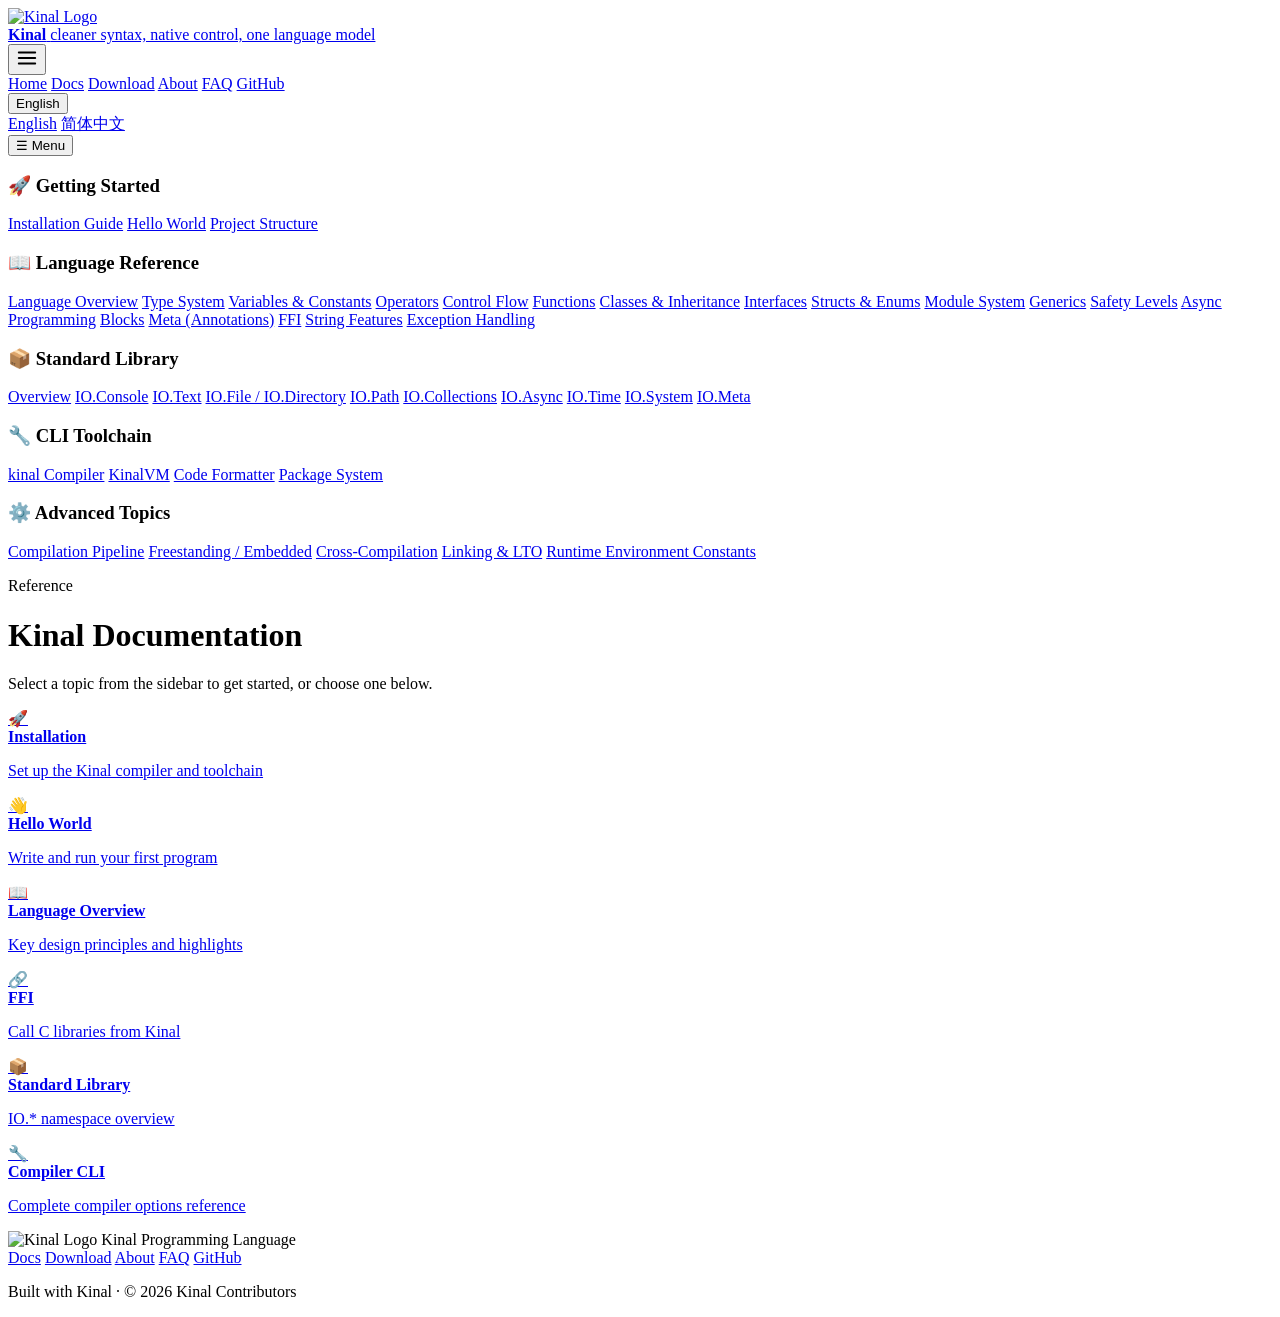
==== src/web/managed/html/docs/index.html @ ffac2f18 "Set up kinal.org site and deployment workflows" ====
<!DOCTYPE html>
<html lang="en">

<head>
    <meta charset="utf-8">
    <meta name="viewport" content="width=device-width, initial-scale=1">
    <title>Documentation — Kinal Programming Language</title>
    <meta name="description"
        content="Official documentation for the Kinal programming language. Learn syntax, types, control flow, FFI, metadata, OOP, and standard library APIs.">
    <meta name="keywords" content="Kinal docs, Kinal documentation, programming language reference, Kinal tutorial, Kinal API">
    <meta name="robots" content="index,follow">
    <link rel="canonical" href="https://kinal.org/docs">

    <meta property="og:title" content="Documentation — Kinal Programming Language">
    <meta property="og:description" content="Official documentation for the Kinal programming language. Syntax, types, FFI, metadata and more.">
    <meta property="og:type" content="website">
    <meta property="og:url" content="https://kinal.org/docs">
    <meta property="og:site_name" content="Kinal">

    <link rel="alternate" hreflang="en" href="https://kinal.org/docs">
    <link rel="alternate" hreflang="zh-CN" href="https://kinal.org/zh-CN/docs">
    <link rel="alternate" hreflang="x-default" href="https://kinal.org/docs">

    <link rel="icon" href="/static/logo.png">
    <link rel="stylesheet" href="/static/site.css?v=20260409a">
    <!-- highlight.js dark theme -->
    <link rel="stylesheet" href="https://cdnjs.cloudflare.com/ajax/libs/highlight.js/11.11.1/styles/github-dark.min.css">
    <style>
        /* Blend hljs style with site design */
        .docs-rendered pre code.hljs { background: transparent; padding: 16px; font-size: 0.85rem; line-height: 1.6; }
        .docs-rendered .hljs-keyword { color: #ff7b72; }           /* token-keyword */
        .docs-rendered .hljs-type    { color: #79c0ff; }           /* token-type */
        .docs-rendered .hljs-string  { color: #a5d6ff; }           /* token-string */
        .docs-rendered .hljs-comment { color: #636e7b; font-style: italic; } /* token-comment */
        .docs-rendered .hljs-number  { color: #d2a8ff; }           /* token-number */
        .docs-rendered .hljs-literal { color: #ffa657; }           /* token-boolean */
        .docs-rendered .hljs-built_in { color: #7ee787; }          /* token-namespace */
        .docs-rendered .hljs-title   { color: #dcdcaa; }           /* token-funcname */
        
        /* Table Styles */
        .docs-rendered table { width: 100%; border-collapse: separate; border-spacing: 0; margin: 24px 0; border-radius: var(--radius); border: 1px solid var(--line); overflow: hidden; }
        .docs-rendered th, .docs-rendered td { padding: 12px 16px; text-align: left; font-size: 0.88rem; border-bottom: 1px solid var(--line); border-right: 1px solid var(--line); }
        .docs-rendered th:last-child, .docs-rendered td:last-child { border-right: none; }
        .docs-rendered th { background: rgba(240, 246, 252, 0.04); color: var(--ink-soft); font-weight: 600; font-size: 0.8rem; text-transform: uppercase; letter-spacing: 0.05em; border-bottom: 2px solid var(--line); }
        .docs-rendered td { color: var(--ink-soft); background: var(--bg-card); }
        .docs-rendered tr:last-child td { border-bottom: none; }
        
        /* Code Block Wrapper */
        .docs-rendered .code-block-wrapper { margin: 24px 0; border-radius: var(--radius); border: 1px solid var(--line); background: var(--bg-card); overflow: hidden; box-shadow: 0 4px 12px rgba(0, 0, 0, 0.1); }
        .docs-rendered .code-block-header { display: flex; justify-content: space-between; align-items: center; padding: 8px 16px; background: rgba(240, 246, 252, 0.04); border-bottom: 1px solid var(--line); font-size: 0.75rem; }
        .docs-rendered .code-block-lang { color: var(--ink-muted); text-transform: uppercase; letter-spacing: 0.05em; font-weight: 600; }
        .docs-rendered .code-block-copy { background: transparent; border: 1px solid var(--line); color: var(--ink-soft); border-radius: 4px; padding: 4px 10px; cursor: pointer; transition: all 0.2s; font-size: 0.75rem; line-height: 1; }
        .docs-rendered .code-block-copy:hover { color: var(--ink); border-color: rgba(240, 246, 252, 0.2); background: rgba(240, 246, 252, 0.06); }
        .docs-rendered pre { margin: 0; background: transparent; }
        .docs-rendered pre code { display: block; overflow-x: auto; }
    </style>
</head>

<body>
    <div class="page-bg" aria-hidden="true"></div>
    <header class="topbar">
        <a class="brand" href="/">
            <img class="brand-mark" src="/static/logo.png" alt="Kinal Logo">
            <div>
                <strong>Kinal</strong>
                <span>cleaner syntax, native control, one language model</span>
            </div>
        </a>
        <button class="topbar-toggle" id="topbar-toggle" type="button" aria-label="Toggle menu">
            <svg width="22" height="22" viewBox="0 0 24 24" fill="none" stroke="currentColor" stroke-width="2" stroke-linecap="round">
                <line x1="3" y1="6" x2="21" y2="6"/>
                <line x1="3" y1="12" x2="21" y2="12"/>
                <line x1="3" y1="18" x2="21" y2="18"/>
            </svg>
        </button>
        <div class="topbar-actions">
            <nav class="topnav">
                <a href="/">Home</a>
                <a href="/docs" class="active">Docs</a>
                <a href="/download">Download</a>
                <a href="/what-is-kinal">About</a>
            
                <a href="/faq">FAQ</a>
                <a href="https://github.com/Kinal-Lang/Kinal" target="_blank" rel="noopener noreferrer">GitHub</a></nav>
            <div class="locale-switch" id="locale-switch">
                <button class="locale-trigger" id="locale-trigger" type="button" aria-haspopup="true"
                    aria-expanded="false">
                    <span class="locale-label">English</span>
                    <span class="locale-caret" aria-hidden="true"></span>
                </button>
                <div class="locale-menu" id="locale-menu" role="menu">
                    <a class="locale-option active" href="/docs" data-locale="en" role="menuitem">English</a>
                    <a class="locale-option" href="/zh-CN/docs" data-locale="zh-CN" role="menuitem">简体中文</a>
                </div>
            </div>
        </div>
    </header>

    <div class="docs-layout">
        <button class="docs-sidebar-toggle" id="docs-sidebar-toggle" type="button" aria-label="Toggle sidebar">☰ Menu</button>
        <aside class="docs-sidebar" id="docs-sidebar">
            <nav class="docs-nav" aria-label="Documentation navigation">
                <div class="docs-nav-section">
                    <h3>🚀 Getting Started</h3>
                    <a href="#" data-doc="getting-started/installation" class="docs-nav-link">Installation Guide</a>
                    <a href="#" data-doc="getting-started/hello-world" class="docs-nav-link">Hello World</a>
                    <a href="#" data-doc="getting-started/project-structure" class="docs-nav-link">Project Structure</a>
                </div>
                <div class="docs-nav-section">
                    <h3>📖 Language Reference</h3>
                    <a href="#" data-doc="language/overview" class="docs-nav-link">Language Overview</a>
                    <a href="#" data-doc="language/types" class="docs-nav-link">Type System</a>
                    <a href="#" data-doc="language/variables" class="docs-nav-link">Variables &amp; Constants</a>
                    <a href="#" data-doc="language/operators" class="docs-nav-link">Operators</a>
                    <a href="#" data-doc="language/control-flow" class="docs-nav-link">Control Flow</a>
                    <a href="#" data-doc="language/functions" class="docs-nav-link">Functions</a>
                    <a href="#" data-doc="language/classes" class="docs-nav-link">Classes &amp; Inheritance</a>
                    <a href="#" data-doc="language/interfaces" class="docs-nav-link">Interfaces</a>
                    <a href="#" data-doc="language/structs-enums" class="docs-nav-link">Structs &amp; Enums</a>
                    <a href="#" data-doc="language/modules" class="docs-nav-link">Module System</a>
                    <a href="#" data-doc="language/generics" class="docs-nav-link">Generics</a>
                    <a href="#" data-doc="language/safety" class="docs-nav-link">Safety Levels</a>
                    <a href="#" data-doc="language/async" class="docs-nav-link">Async Programming</a>
                    <a href="#" data-doc="language/blocks" class="docs-nav-link">Blocks</a>
                    <a href="#" data-doc="language/meta" class="docs-nav-link">Meta (Annotations)</a>
                    <a href="#" data-doc="language/ffi" class="docs-nav-link">FFI</a>
                    <a href="#" data-doc="language/strings" class="docs-nav-link">String Features</a>
                    <a href="#" data-doc="language/exceptions" class="docs-nav-link">Exception Handling</a>
                </div>
                <div class="docs-nav-section">
                    <h3>📦 Standard Library</h3>
                    <a href="#" data-doc="stdlib/overview" class="docs-nav-link">Overview</a>
                    <a href="#" data-doc="stdlib/console" class="docs-nav-link">IO.Console</a>
                    <a href="#" data-doc="stdlib/text" class="docs-nav-link">IO.Text</a>
                    <a href="#" data-doc="stdlib/filesystem" class="docs-nav-link">IO.File / IO.Directory</a>
                    <a href="#" data-doc="stdlib/path" class="docs-nav-link">IO.Path</a>
                    <a href="#" data-doc="stdlib/collections" class="docs-nav-link">IO.Collections</a>
                    <a href="#" data-doc="stdlib/async" class="docs-nav-link">IO.Async</a>
                    <a href="#" data-doc="stdlib/time" class="docs-nav-link">IO.Time</a>
                    <a href="#" data-doc="stdlib/system" class="docs-nav-link">IO.System</a>
                    <a href="#" data-doc="stdlib/meta" class="docs-nav-link">IO.Meta</a>
                </div>
                <div class="docs-nav-section">
                    <h3>🔧 CLI Toolchain</h3>
                    <a href="#" data-doc="cli/compiler" class="docs-nav-link">kinal Compiler</a>
                    <a href="#" data-doc="cli/vm" class="docs-nav-link">KinalVM</a>
                    <a href="#" data-doc="cli/fmt" class="docs-nav-link">Code Formatter</a>
                    <a href="#" data-doc="cli/packages" class="docs-nav-link">Package System</a>
                </div>
                <div class="docs-nav-section">
                    <h3>⚙️ Advanced Topics</h3>
                    <a href="#" data-doc="advanced/compilation-pipeline" class="docs-nav-link">Compilation Pipeline</a>
                    <a href="#" data-doc="advanced/freestanding" class="docs-nav-link">Freestanding / Embedded</a>
                    <a href="#" data-doc="advanced/cross-compilation" class="docs-nav-link">Cross-Compilation</a>
                    <a href="#" data-doc="advanced/linking" class="docs-nav-link">Linking &amp; LTO</a>
                    <a href="#" data-doc="advanced/runtime-environment-constants" class="docs-nav-link">Runtime Environment Constants</a>
                </div>
            </nav>
        </aside>

        <main class="docs-main" id="docs-main">
            <div class="docs-content" id="docs-content">
                <div class="docs-welcome" id="docs-welcome">
                    <p class="eyebrow">Reference</p>
                    <h1>Kinal Documentation</h1>
                    <p class="content-lead">Select a topic from the sidebar to get started, or choose one below.</p>

                    <div class="docs-quick-links">
                        <a href="#" data-doc="getting-started/installation" class="docs-quick-card">
                            <span class="docs-card-icon">🚀</span>
                            <div><strong>Installation</strong><p>Set up the Kinal compiler and toolchain</p></div>
                        </a>
                        <a href="#" data-doc="getting-started/hello-world" class="docs-quick-card">
                            <span class="docs-card-icon">👋</span>
                            <div><strong>Hello World</strong><p>Write and run your first program</p></div>
                        </a>
                        <a href="#" data-doc="language/overview" class="docs-quick-card">
                            <span class="docs-card-icon">📖</span>
                            <div><strong>Language Overview</strong><p>Key design principles and highlights</p></div>
                        </a>
                        <a href="#" data-doc="language/ffi" class="docs-quick-card">
                            <span class="docs-card-icon">🔗</span>
                            <div><strong>FFI</strong><p>Call C libraries from Kinal</p></div>
                        </a>
                        <a href="#" data-doc="stdlib/overview" class="docs-quick-card">
                            <span class="docs-card-icon">📦</span>
                            <div><strong>Standard Library</strong><p>IO.* namespace overview</p></div>
                        </a>
                        <a href="#" data-doc="cli/compiler" class="docs-quick-card">
                            <span class="docs-card-icon">🔧</span>
                            <div><strong>Compiler CLI</strong><p>Complete compiler options reference</p></div>
                        </a>
                    </div>
                </div>

                <article class="docs-article" id="docs-article" style="display:none">
                    <div class="docs-article-head">
                        <button id="docs-back-btn" class="docs-back-btn" type="button">← Back</button>
                    </div>
                    <div class="docs-rendered" id="docs-rendered"></div>
                </article>
            </div>
        </main>
    </div>

    <footer class="site-footer">
        <div class="shell">
            <div class="footer-inner">
                <div class="footer-brand">
                    <img class="brand-mark" src="/static/logo.png" alt="Kinal Logo">
                    <span>Kinal Programming Language</span>
                </div>
                <nav class="footer-links">
                    <a href="/docs">Docs</a>
                    <a href="/download">Download</a>
                    <a href="/what-is-kinal">About</a>
                    <a href="/faq">FAQ</a>
                    <a href="https://github.com/Kinal-Lang/Kinal" target="_blank" rel="noopener noreferrer">GitHub</a>
                </nav>
                <p class="footer-note">Built with Kinal · © 2026 Kinal Contributors</p>
            </div>
        </div>
    </footer>

    <!-- marked.js - full-featured markdown parser -->
    <script src="https://cdn.jsdelivr.net/npm/marked@13/marked.min.js"></script>
    <!-- highlight.js - syntax highlighting -->
    <script src="https://cdnjs.cloudflare.com/ajax/libs/highlight.js/11.11.1/highlight.min.js"></script>
    <script src="https://cdnjs.cloudflare.com/ajax/libs/highlight.js/11.11.1/languages/bash.min.js"></script>
    <script src="https://cdnjs.cloudflare.com/ajax/libs/highlight.js/11.11.1/languages/json.min.js"></script>
    <script src="https://cdnjs.cloudflare.com/ajax/libs/highlight.js/11.11.1/languages/cpp.min.js"></script>
    <script src="https://cdnjs.cloudflare.com/ajax/libs/highlight.js/11.11.1/languages/c.min.js"></script>
    <script src="/static/kinal-highlight.js"></script>
    <script>
    (function(){
        // Topbar
        var toggle=document.getElementById("topbar-toggle");
        var topbar=document.querySelector(".topbar");
        if(toggle&&topbar){toggle.addEventListener("click",function(){topbar.classList.toggle("menu-open")})}
        var ls=document.getElementById("locale-switch");
        var lt=document.getElementById("locale-trigger");
        if(ls&&lt){lt.addEventListener("click",function(e){e.stopPropagation();ls.classList.toggle("open")});document.addEventListener("click",function(){ls.classList.remove("open")})}

        // Sidebar toggle
        var sidebarToggle=document.getElementById("docs-sidebar-toggle");
        var sidebar=document.getElementById("docs-sidebar");
        if(sidebarToggle&&sidebar){sidebarToggle.addEventListener("click",function(){sidebar.classList.toggle("open")})}

        // Removed local HLJS Kinal registration in favor of standalone kinal-highlight.js
        
        // Configure marked
        marked.setOptions({
            gfm: true,
            breaks: false,
            highlight: function(code, lang) {
                if (lang && hljs.getLanguage(lang)) {
                    try { return hljs.highlight(code, { language: lang }).value; } catch(e){}
                }
                // Auto-detect or plain
                try { return hljs.highlightAuto(code).value; } catch(e) { return code; }
            }
        });

        // Docs rendering
        var welcome=document.getElementById("docs-welcome");
        var article=document.getElementById("docs-article");
        var rendered=document.getElementById("docs-rendered");
        var backBtn=document.getElementById("docs-back-btn");
        var docLinks=document.querySelectorAll("[data-doc]");
        var cache={};
        var currentDoc=null;

        function loadDoc(docPath){
            // Clear active state
            for(var j=0;j<docLinks.length;j++){docLinks[j].classList.remove("active")}
            // Set active
            for(var j=0;j<docLinks.length;j++){if(docLinks[j].getAttribute("data-doc")===docPath){docLinks[j].classList.add("active")}}

            if(cache[docPath]){
                showDoc(cache[docPath],docPath);
                return;
            }

            rendered.innerHTML='<div class="releases-loading"><div class="spinner"></div><p>Loading...</p></div>';
            welcome.style.display="none";
            article.style.display="block";

            var url="/static/docs/"+docPath+".md";
            fetch(url).then(function(r){
                if(!r.ok)throw new Error("HTTP "+r.status);
                return r.text()
            }).then(function(md){
                cache[docPath]=md;
                showDoc(md,docPath);
            }).catch(function(err){
                rendered.innerHTML='<div class="releases-empty"><p>Unable to load document. <a href="https://github.com/Kinal-Lang/Kinal/tree/main/docs/'+encodeURIComponent(docPath)+'.md" target="_blank" rel="noopener noreferrer">View on GitHub</a></p></div>';
            });
        }

        function showDoc(md,docPath){
            welcome.style.display="none";
            article.style.display="block";
            rendered.innerHTML=marked.parse(md);

            // Re-structure Code Blocks
            var pres = rendered.querySelectorAll('pre');
            for(var i = 0; i < pres.length; i++) {
                var pre = pres[i];
                var codeEl = pre.querySelector('code');
                if (!codeEl) continue;
                
                // Trim leading empty newline artifact inside code blocks
                codeEl.innerHTML = codeEl.innerHTML.replace(/^\s*\n/, '');

                var langMatch = codeEl.className.match(/language-([a-zA-Z0-9_-]+)/);
                var langText = langMatch ? langMatch[1] : 'text';
                
                var wrapper = document.createElement('div');
                wrapper.className = 'code-block-wrapper';
                var header = document.createElement('div');
                header.className = 'code-block-header';
                
                var langSpan = document.createElement('span');
                langSpan.className = 'code-block-lang';
                langSpan.textContent = langText === 'kinal' ? 'Kinal' : langText;
                
                var copyBtn = document.createElement('button');
                copyBtn.className = 'code-block-copy';
                copyBtn.textContent = 'Copy';
                (function(textToCopy, btn) {
                    btn.onclick = function() {
                        navigator.clipboard.writeText(textToCopy).then(function() {
                            var old = btn.textContent;
                            btn.textContent = 'Copied!';
                            setTimeout(function(){ btn.textContent = old; }, 2000);
                        });
                    };
                })(codeEl.textContent, copyBtn);
                
                header.appendChild(langSpan);
                header.appendChild(copyBtn);
                
                pre.parentNode.insertBefore(wrapper, pre);
                wrapper.appendChild(header);
                wrapper.appendChild(pre);

                if (langText === 'kinal' || langText === 'kn') {
                    if (window.highlightKinal) {
                        codeEl.innerHTML = window.highlightKinal(codeEl.textContent);
                        codeEl.classList.add('hljs');
                        codeEl.style.backgroundColor = "transparent";
                        codeEl.parentElement.style.backgroundColor = "transparent";
                    }
                } else if (!codeEl.classList.contains('hljs')) {
                    hljs.highlightElement(codeEl);
                    if (langText === 'bash' || langText === 'sh') {
                        // Empower boring bash output with Custom Kinal CLI Colors
                        codeEl.innerHTML = codeEl.innerHTML
                            .replace(/\b(kinal)\b/g, '<span class="token-namespace">$1</span>')
                            .replace(/\b(build|run|fmt|test|new|pkg)\b/g, '<span class="token-funcname">$1</span>')
                            .replace(/(\s-[a-zA-Z0-9-]+)(\s|$)/g, '<span class="token-number">$1</span>$2');
                    }
                }
            }

            // Resolve and intercept Markdown internal links
            function resolveDocPath(base, rel) {
                var baseParts = base.split('/').slice(0, -1);
                var relParts = rel.replace(/\.md(#[^]*)?$/, '').split('/');
                for(var k=0; k<relParts.length; k++){
                    if(relParts[k] === '.' || relParts[k] === '') continue;
                    if(relParts[k] === '..') { baseParts.pop(); }
                    else { baseParts.push(relParts[k]); }
                }
                return baseParts.join('/');
            }

            var links = rendered.querySelectorAll('a');
            for (var l = 0; l < links.length; l++) {
                var a = links[l];
                var href = a.getAttribute('href');
                if (href && !href.startsWith('http') && !href.startsWith('mailto:') && !href.startsWith('#')) {
                    var filePart = href;
                    var hashPart = '';
                    if (href.indexOf('#') > -1) {
                        filePart = href.substring(0, href.indexOf('#'));
                        hashPart = href.substring(href.indexOf('#'));
                    }
                    if (filePart) {
                        var targetDoc = resolveDocPath(docPath, filePart);
                        a.setAttribute('href', '#' + targetDoc + hashPart);
                        (function(target) {
                            a.addEventListener('click', function(e) {
                                e.preventDefault();
                                loadDoc(target);
                            });
                        })(targetDoc);
                    }
                }
            }

            currentDoc=docPath;
            window.location.hash=docPath;
            window.scrollTo(0,0);
            sidebar.classList.remove("open");
        }

        function showWelcome(){
            welcome.style.display="block";
            article.style.display="none";
            rendered.innerHTML="";
            currentDoc=null;
            window.location.hash="";
            for(var j=0;j<docLinks.length;j++){docLinks[j].classList.remove("active")}
        }

        // Event listeners
        for(var i=0;i<docLinks.length;i++){
            docLinks[i].addEventListener("click",function(e){
                e.preventDefault();
                var docPath=this.getAttribute("data-doc");
                if(docPath)loadDoc(docPath);
            });
        }

        if(backBtn){backBtn.addEventListener("click",function(){showWelcome()})}

        // Hash routing
        function handleHashChange() {
            if(topbar) topbar.classList.remove("menu-open");
            var hash = window.location.hash.replace(/^#/, "");
            if (hash) {
                if (hash !== currentDoc) loadDoc(hash);
            } else {
                showWelcome();
            }
        }
        window.addEventListener("hashchange", handleHashChange);
        
        var initHash=window.location.hash.replace(/^#/,"");
        if(initHash){loadDoc(initHash)}
    })();
    </script>
</body>

</html>
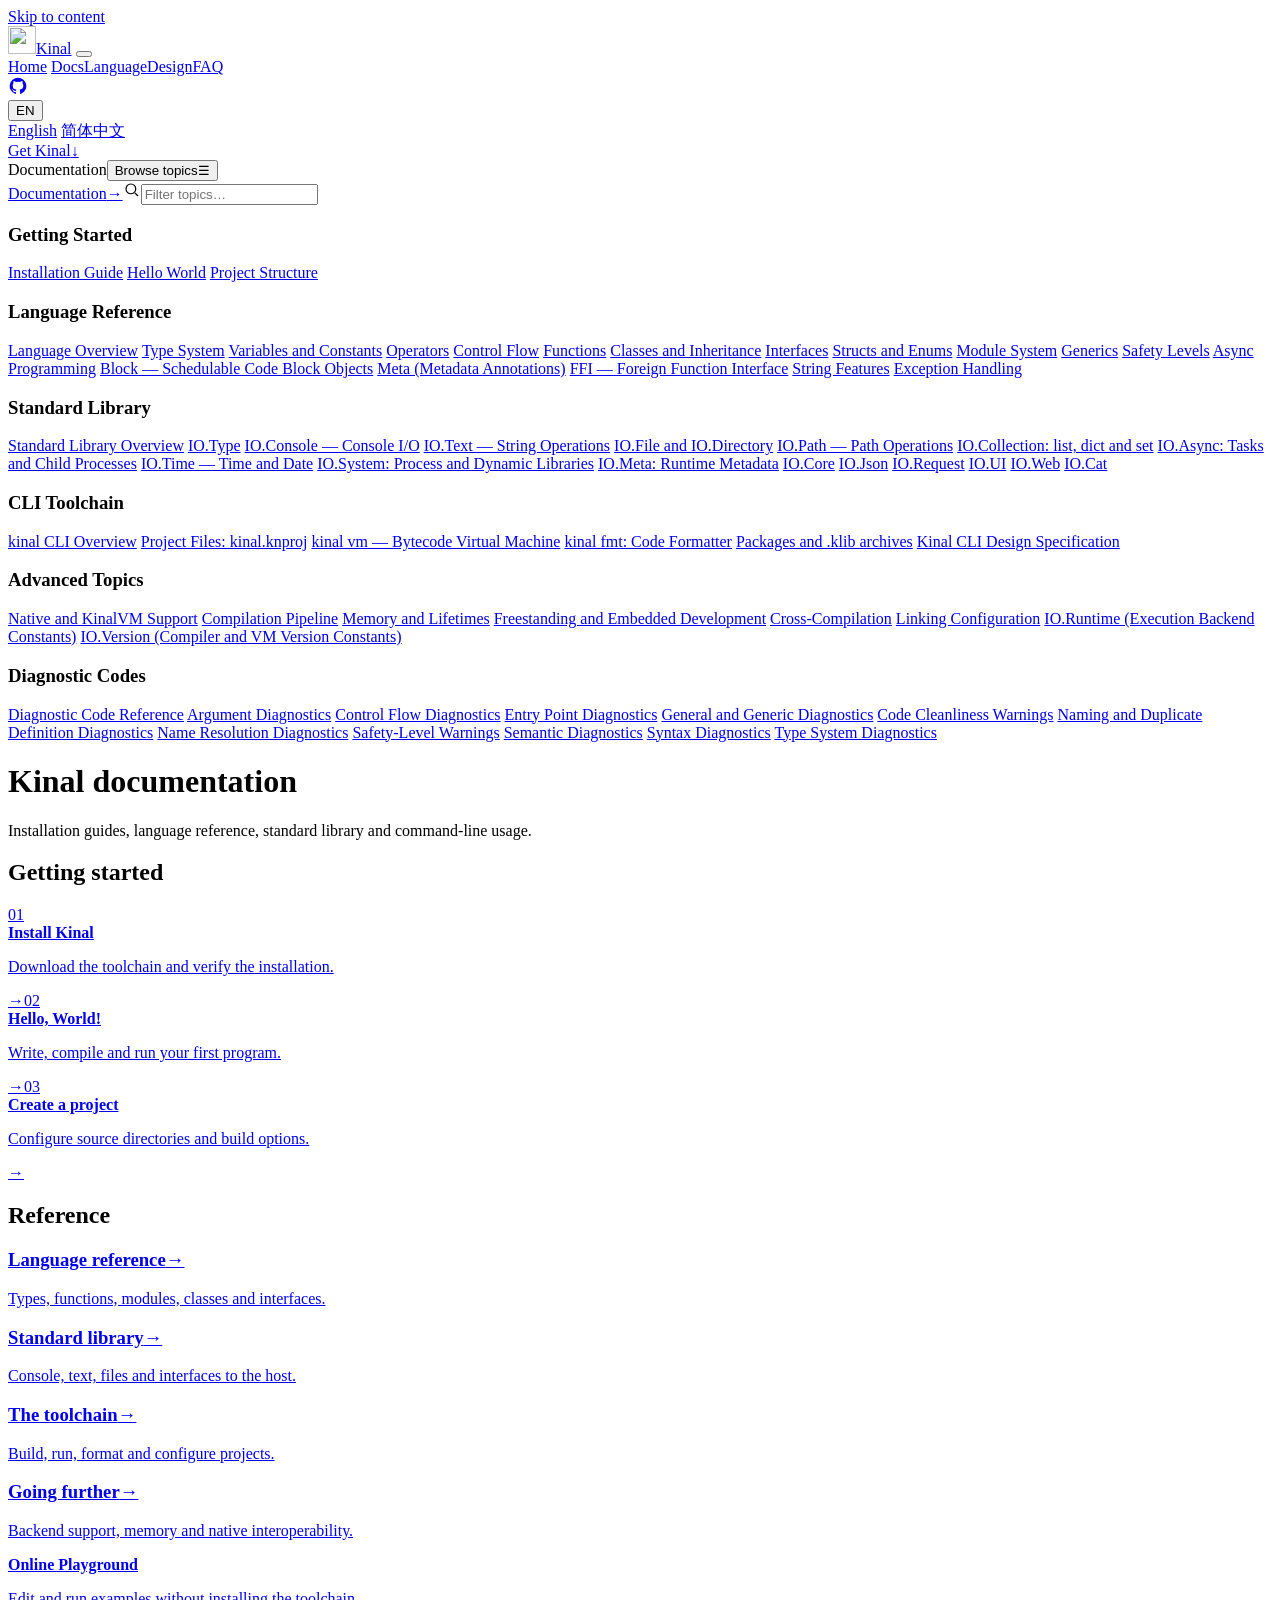
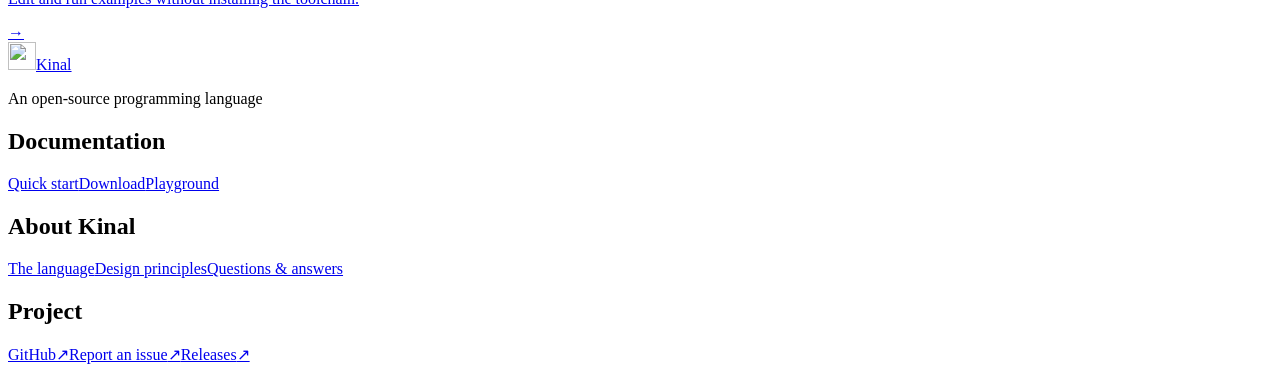
==== commit bde8e9f3: "Redesign the bilingual site and align the playground and downloads with Kinal 1.0" ====
--- a/src/web/managed/html/docs/index.html
+++ b/src/web/managed/html/docs/index.html
@@ -1,446 +1,722 @@
-<!DOCTYPE html>
+<!doctype html>
+
 <html lang="en">
-
-<head>
-    <meta charset="utf-8">
-    <meta name="viewport" content="width=device-width, initial-scale=1">
+  <head>
+    <meta charset="utf-8" />
+    <meta content="width=device-width, initial-scale=1" name="viewport" />
     <title>Documentation — Kinal Programming Language</title>
-    <meta name="description"
-        content="Official documentation for the Kinal programming language. Learn syntax, types, control flow, FFI, metadata, OOP, and standard library APIs.">
-    <meta name="keywords" content="Kinal docs, Kinal documentation, programming language reference, Kinal tutorial, Kinal API">
-    <meta name="robots" content="index,follow">
-    <link rel="canonical" href="https://kinal.org/docs">
-
-    <meta property="og:title" content="Documentation — Kinal Programming Language">
-    <meta property="og:description" content="Official documentation for the Kinal programming language. Syntax, types, FFI, metadata and more.">
-    <meta property="og:type" content="website">
-    <meta property="og:url" content="https://kinal.org/docs">
-    <meta property="og:site_name" content="Kinal">
-
-    <link rel="alternate" hreflang="en" href="https://kinal.org/docs">
-    <link rel="alternate" hreflang="zh-CN" href="https://kinal.org/zh-CN/docs">
-    <link rel="alternate" hreflang="x-default" href="https://kinal.org/docs">
-
-    <link rel="icon" href="/static/logo.png">
-    <link rel="stylesheet" href="/static/site.css?v=20260409a">
+    <meta
+      content="Official documentation for the Kinal programming language. Learn syntax, types, control flow, FFI, metadata, OOP, and standard library APIs."
+      name="description"
+    />
+    <meta
+      content="Kinal docs, Kinal documentation, programming language reference, Kinal tutorial, Kinal API"
+      name="keywords"
+    />
+    <meta content="index,follow" name="robots" />
+    <link href="https://kinal.org/docs" rel="canonical" />
+    <meta
+      content="Documentation — Kinal Programming Language"
+      property="og:title"
+    />
+    <meta
+      content="Official documentation for the Kinal programming language. Syntax, types, FFI, metadata and more."
+      property="og:description"
+    />
+    <meta content="website" property="og:type" />
+    <meta content="https://kinal.org/docs" property="og:url" />
+    <meta content="Kinal" property="og:site_name" />
+    <link href="https://kinal.org/docs" hreflang="en" rel="alternate" />
+    <link
+      href="https://kinal.org/zh-CN/docs"
+      hreflang="zh-CN"
+      rel="alternate"
+    />
+    <link href="https://kinal.org/docs" hreflang="x-default" rel="alternate" />
+    <link
+      href="/static/logo.png?v=20261109-project"
+      rel="icon"
+      type="image/png"
+    />
     <!-- highlight.js dark theme -->
-    <link rel="stylesheet" href="https://cdnjs.cloudflare.com/ajax/libs/highlight.js/11.11.1/styles/github-dark.min.css">
-    <style>
-        /* Blend hljs style with site design */
-        .docs-rendered pre code.hljs { background: transparent; padding: 16px; font-size: 0.85rem; line-height: 1.6; }
-        .docs-rendered .hljs-keyword { color: #ff7b72; }           /* token-keyword */
-        .docs-rendered .hljs-type    { color: #79c0ff; }           /* token-type */
-        .docs-rendered .hljs-string  { color: #a5d6ff; }           /* token-string */
-        .docs-rendered .hljs-comment { color: #636e7b; font-style: italic; } /* token-comment */
-        .docs-rendered .hljs-number  { color: #d2a8ff; }           /* token-number */
-        .docs-rendered .hljs-literal { color: #ffa657; }           /* token-boolean */
-        .docs-rendered .hljs-built_in { color: #7ee787; }          /* token-namespace */
-        .docs-rendered .hljs-title   { color: #dcdcaa; }           /* token-funcname */
-        
-        /* Table Styles */
-        .docs-rendered table { width: 100%; border-collapse: separate; border-spacing: 0; margin: 24px 0; border-radius: var(--radius); border: 1px solid var(--line); overflow: hidden; }
-        .docs-rendered th, .docs-rendered td { padding: 12px 16px; text-align: left; font-size: 0.88rem; border-bottom: 1px solid var(--line); border-right: 1px solid var(--line); }
-        .docs-rendered th:last-child, .docs-rendered td:last-child { border-right: none; }
-        .docs-rendered th { background: rgba(240, 246, 252, 0.04); color: var(--ink-soft); font-weight: 600; font-size: 0.8rem; text-transform: uppercase; letter-spacing: 0.05em; border-bottom: 2px solid var(--line); }
-        .docs-rendered td { color: var(--ink-soft); background: var(--bg-card); }
-        .docs-rendered tr:last-child td { border-bottom: none; }
-        
-        /* Code Block Wrapper */
-        .docs-rendered .code-block-wrapper { margin: 24px 0; border-radius: var(--radius); border: 1px solid var(--line); background: var(--bg-card); overflow: hidden; box-shadow: 0 4px 12px rgba(0, 0, 0, 0.1); }
-        .docs-rendered .code-block-header { display: flex; justify-content: space-between; align-items: center; padding: 8px 16px; background: rgba(240, 246, 252, 0.04); border-bottom: 1px solid var(--line); font-size: 0.75rem; }
-        .docs-rendered .code-block-lang { color: var(--ink-muted); text-transform: uppercase; letter-spacing: 0.05em; font-weight: 600; }
-        .docs-rendered .code-block-copy { background: transparent; border: 1px solid var(--line); color: var(--ink-soft); border-radius: 4px; padding: 4px 10px; cursor: pointer; transition: all 0.2s; font-size: 0.75rem; line-height: 1; }
-        .docs-rendered .code-block-copy:hover { color: var(--ink); border-color: rgba(240, 246, 252, 0.2); background: rgba(240, 246, 252, 0.06); }
-        .docs-rendered pre { margin: 0; background: transparent; }
-        .docs-rendered pre code { display: block; overflow-x: auto; }
-    </style>
-</head>
-
-<body>
-    <div class="page-bg" aria-hidden="true"></div>
+    <meta content="#090909" name="theme-color" />
+    <link href="/static/site.css?v=20261109-catalog" rel="stylesheet" />
+    <link
+      as="font"
+      crossorigin=""
+      href="/static/fonts/manrope.woff2"
+      rel="preload"
+      type="font/woff2"
+    />
+  </head>
+  <body class="page-docs">
+    <a class="skip-link" href="#main-content">Skip to content</a>
     <header class="topbar">
-        <a class="brand" href="/">
-            <img class="brand-mark" src="/static/logo.png" alt="Kinal Logo">
-            <div>
-                <strong>Kinal</strong>
-                <span>cleaner syntax, native control, one language model</span>
+      <a aria-label="Kinal home" class="brand" href="/"
+        ><img
+          alt=""
+          class="brand-mark"
+          height="28"
+          src="/static/logo.png?v=20261109-project"
+          width="28"
+        /><span>Kinal</span></a
+      >
+      <button
+        aria-controls="topbar-actions"
+        aria-expanded="false"
+        aria-label="Menu"
+        class="topbar-toggle"
+        id="topbar-toggle"
+        type="button"
+      >
+        <span></span><span></span>
+      </button>
+      <div class="topbar-actions" id="topbar-actions">
+        <nav aria-label="Main navigation" class="topnav">
+          <a href="/">Home</a>
+          <a aria-current="page" class="active" href="/docs">Docs</a
+          ><a href="/what-is-kinal">Language</a><a href="/why-kinal">Design</a
+          ><a href="/faq">FAQ</a>
+        </nav>
+        <div class="header-tools">
+          <a
+            aria-label="Kinal on GitHub"
+            class="source-link"
+            href="https://github.com/Kinal-Lang/Kinal"
+            rel="noopener noreferrer"
+            target="_blank"
+            ><svg
+              aria-hidden="true"
+              fill="currentColor"
+              height="20"
+              viewbox="0 0 24 24"
+              width="20"
+            >
+              <path
+                d="M12 2a10 10 0 0 0-3.16 19.49c.5.09.68-.22.68-.48v-1.86c-2.78.6-3.37-1.18-3.37-1.18-.45-1.16-1.11-1.47-1.11-1.47-.91-.62.07-.61.07-.61 1 .07 1.53 1.03 1.53 1.03.89 1.53 2.34 1.09 2.91.83.09-.65.35-1.09.64-1.34-2.22-.25-4.56-1.11-4.56-4.94 0-1.09.39-1.99 1.03-2.69-.1-.26-.45-1.27.1-2.65 0 0 .84-.27 2.75 1.03A9.6 9.6 0 0 1 12 6.82a9.6 9.6 0 0 1 2.5.34c1.9-1.3 2.74-1.03 2.74-1.03.55 1.38.2 2.39.1 2.65.64.7 1.03 1.6 1.03 2.69 0 3.84-2.34 4.69-4.57 4.94.36.31.68.92.68 1.85v2.75c0 .27.18.58.69.48A10 10 0 0 0 12 2z"
+              ></path></svg
+          ></a>
+          <div class="locale-switch" id="locale-switch">
+            <button
+              aria-controls="locale-menu"
+              aria-expanded="false"
+              class="locale-trigger"
+              id="locale-trigger"
+              type="button"
+            >
+              EN<span aria-hidden="true" class="locale-caret"></span>
+            </button>
+            <div class="locale-menu" id="locale-menu">
+              <a
+                class="locale-option active"
+                data-locale="en"
+                href="/docs"
+                hreflang="en"
+                lang="en"
+                >English</a
+              >
+              <a
+                class="locale-option"
+                data-locale="zh-CN"
+                href="/zh-CN/docs"
+                hreflang="zh-CN"
+                lang="zh-CN"
+                >简体中文</a
+              >
             </div>
-        </a>
-        <button class="topbar-toggle" id="topbar-toggle" type="button" aria-label="Toggle menu">
-            <svg width="22" height="22" viewBox="0 0 24 24" fill="none" stroke="currentColor" stroke-width="2" stroke-linecap="round">
-                <line x1="3" y1="6" x2="21" y2="6"/>
-                <line x1="3" y1="12" x2="21" y2="12"/>
-                <line x1="3" y1="18" x2="21" y2="18"/>
-            </svg>
-        </button>
-        <div class="topbar-actions">
-            <nav class="topnav">
-                <a href="/">Home</a>
-                <a href="/docs" class="active">Docs</a>
-                <a href="/download">Download</a>
-                <a href="/what-is-kinal">About</a>
-            
-                <a href="/faq">FAQ</a>
-                <a href="https://github.com/Kinal-Lang/Kinal" target="_blank" rel="noopener noreferrer">GitHub</a></nav>
-            <div class="locale-switch" id="locale-switch">
-                <button class="locale-trigger" id="locale-trigger" type="button" aria-haspopup="true"
-                    aria-expanded="false">
-                    <span class="locale-label">English</span>
-                    <span class="locale-caret" aria-hidden="true"></span>
-                </button>
-                <div class="locale-menu" id="locale-menu" role="menu">
-                    <a class="locale-option active" href="/docs" data-locale="en" role="menuitem">English</a>
-                    <a class="locale-option" href="/zh-CN/docs" data-locale="zh-CN" role="menuitem">简体中文</a>
+          </div>
+          <a class="header-download" href="/download"
+            >Get Kinal<span aria-hidden="true">↓</span></a
+          >
+        </div>
+      </div>
+    </header>
+    <div class="docs-mobile-bar shell">
+      <span>Documentation</span
+      ><button
+        aria-expanded="false"
+        class="button secondary docs-sidebar-toggle"
+        id="docs-sidebar-toggle"
+        type="button"
+      >
+        Browse topics<span aria-hidden="true">☰</span>
+      </button>
+    </div>
+    <div class="docs-layout shell">
+      <aside class="docs-sidebar" id="docs-sidebar">
+        <div class="docs-filter">
+          <a class="docs-index-link" href="#"
+            >Documentation<span aria-hidden="true" class="arrow">→</span></a
+          ><label class="search-field"
+            ><svg
+              aria-hidden="true"
+              fill="none"
+              height="18"
+              stroke="currentColor"
+              stroke-width="1.6"
+              viewbox="0 0 24 24"
+              width="18"
+            >
+              <circle cx="10.5" cy="10.5" r="6.5"></circle>
+              <path d="m16 16 4 4"></path></svg
+            ><input
+              aria-label="Filter document titles"
+              id="docs-filter"
+              placeholder="Filter topics…"
+              type="search"
+          /></label>
+          <p hidden="" id="docs-filter-empty">No matching topics.</p>
+        </div>
+        <nav aria-label="Documentation topics" class="docs-nav">
+          <div class="docs-nav-section">
+            <h3>Getting Started</h3>
+            <a
+              class="docs-nav-link"
+              data-doc="getting-started/installation"
+              href="#getting-started/installation"
+              >Installation Guide</a
+            >
+            <a
+              class="docs-nav-link"
+              data-doc="getting-started/hello-world"
+              href="#getting-started/hello-world"
+              >Hello World</a
+            >
+            <a
+              class="docs-nav-link"
+              data-doc="getting-started/project-structure"
+              href="#getting-started/project-structure"
+              >Project Structure</a
+            >
+          </div>
+          <div class="docs-nav-section">
+            <h3>Language Reference</h3>
+            <a
+              class="docs-nav-link"
+              data-doc="language/overview"
+              href="#language/overview"
+              >Language Overview</a
+            >
+            <a
+              class="docs-nav-link"
+              data-doc="language/types"
+              href="#language/types"
+              >Type System</a
+            >
+            <a
+              class="docs-nav-link"
+              data-doc="language/variables"
+              href="#language/variables"
+              >Variables and Constants</a
+            >
+            <a
+              class="docs-nav-link"
+              data-doc="language/operators"
+              href="#language/operators"
+              >Operators</a
+            >
+            <a
+              class="docs-nav-link"
+              data-doc="language/control-flow"
+              href="#language/control-flow"
+              >Control Flow</a
+            >
+            <a
+              class="docs-nav-link"
+              data-doc="language/functions"
+              href="#language/functions"
+              >Functions</a
+            >
+            <a
+              class="docs-nav-link"
+              data-doc="language/classes"
+              href="#language/classes"
+              >Classes and Inheritance</a
+            >
+            <a
+              class="docs-nav-link"
+              data-doc="language/interfaces"
+              href="#language/interfaces"
+              >Interfaces</a
+            >
+            <a
+              class="docs-nav-link"
+              data-doc="language/structs-enums"
+              href="#language/structs-enums"
+              >Structs and Enums</a
+            >
+            <a
+              class="docs-nav-link"
+              data-doc="language/modules"
+              href="#language/modules"
+              >Module System</a
+            >
+            <a
+              class="docs-nav-link"
+              data-doc="language/generics"
+              href="#language/generics"
+              >Generics</a
+            >
+            <a
+              class="docs-nav-link"
+              data-doc="language/safety"
+              href="#language/safety"
+              >Safety Levels</a
+            >
+            <a
+              class="docs-nav-link"
+              data-doc="language/async"
+              href="#language/async"
+              >Async Programming</a
+            >
+            <a
+              class="docs-nav-link"
+              data-doc="language/blocks"
+              href="#language/blocks"
+              >Block — Schedulable Code Block Objects</a
+            >
+            <a
+              class="docs-nav-link"
+              data-doc="language/meta"
+              href="#language/meta"
+              >Meta (Metadata Annotations)</a
+            >
+            <a
+              class="docs-nav-link"
+              data-doc="language/ffi"
+              href="#language/ffi"
+              >FFI — Foreign Function Interface</a
+            >
+            <a
+              class="docs-nav-link"
+              data-doc="language/strings"
+              href="#language/strings"
+              >String Features</a
+            >
+            <a
+              class="docs-nav-link"
+              data-doc="language/exceptions"
+              href="#language/exceptions"
+              >Exception Handling</a
+            >
+          </div>
+          <div class="docs-nav-section">
+            <h3>Standard Library</h3>
+            <a
+              class="docs-nav-link"
+              data-doc="stdlib/overview"
+              href="#stdlib/overview"
+              >Standard Library Overview</a
+            >
+            <a
+              class="docs-nav-link"
+              data-doc="stdlib/types"
+              href="#stdlib/types"
+              >IO.Type</a
+            >
+            <a
+              class="docs-nav-link"
+              data-doc="stdlib/console"
+              href="#stdlib/console"
+              >IO.Console — Console I/O</a
+            >
+            <a class="docs-nav-link" data-doc="stdlib/text" href="#stdlib/text"
+              >IO.Text — String Operations</a
+            >
+            <a
+              class="docs-nav-link"
+              data-doc="stdlib/filesystem"
+              href="#stdlib/filesystem"
+              >IO.File and IO.Directory</a
+            >
+            <a class="docs-nav-link" data-doc="stdlib/path" href="#stdlib/path"
+              >IO.Path — Path Operations</a
+            >
+            <a
+              class="docs-nav-link"
+              data-doc="stdlib/collections"
+              href="#stdlib/collections"
+              >IO.Collection: list, dict and set</a
+            >
+            <a
+              class="docs-nav-link"
+              data-doc="stdlib/async"
+              href="#stdlib/async"
+              >IO.Async: Tasks and Child Processes</a
+            >
+            <a class="docs-nav-link" data-doc="stdlib/time" href="#stdlib/time"
+              >IO.Time — Time and Date</a
+            >
+            <a
+              class="docs-nav-link"
+              data-doc="stdlib/system"
+              href="#stdlib/system"
+              >IO.System: Process and Dynamic Libraries</a
+            >
+            <a class="docs-nav-link" data-doc="stdlib/meta" href="#stdlib/meta"
+              >IO.Meta: Runtime Metadata</a
+            >
+            <a class="docs-nav-link" data-doc="stdlib/core" href="#stdlib/core"
+              >IO.Core</a
+            >
+            <a class="docs-nav-link" data-doc="stdlib/json" href="#stdlib/json"
+              >IO.Json</a
+            >
+            <a
+              class="docs-nav-link"
+              data-doc="stdlib/request"
+              href="#stdlib/request"
+              >IO.Request</a
+            >
+            <a class="docs-nav-link" data-doc="stdlib/ui" href="#stdlib/ui"
+              >IO.UI</a
+            >
+            <a class="docs-nav-link" data-doc="stdlib/web" href="#stdlib/web"
+              >IO.Web</a
+            >
+            <a class="docs-nav-link" data-doc="stdlib/cat" href="#stdlib/cat"
+              >IO.Cat</a
+            >
+          </div>
+          <div class="docs-nav-section">
+            <h3>CLI Toolchain</h3>
+            <a
+              class="docs-nav-link"
+              data-doc="cli/compiler"
+              href="#cli/compiler"
+              >kinal CLI Overview</a
+            >
+            <a
+              class="docs-nav-link"
+              data-doc="cli/project-files"
+              href="#cli/project-files"
+              >Project Files: kinal.knproj</a
+            >
+            <a class="docs-nav-link" data-doc="cli/vm" href="#cli/vm"
+              >kinal vm — Bytecode Virtual Machine</a
+            >
+            <a class="docs-nav-link" data-doc="cli/fmt" href="#cli/fmt"
+              >kinal fmt: Code Formatter</a
+            >
+            <a
+              class="docs-nav-link"
+              data-doc="cli/packages"
+              href="#cli/packages"
+              >Packages and .klib archives</a
+            >
+            <a
+              class="docs-nav-link"
+              data-doc="cli/cli-spec"
+              href="#cli/cli-spec"
+              >Kinal CLI Design Specification</a
+            >
+          </div>
+          <div class="docs-nav-section">
+            <h3>Advanced Topics</h3>
+            <a
+              class="docs-nav-link"
+              data-doc="advanced/backend-support"
+              href="#advanced/backend-support"
+              >Native and KinalVM Support</a
+            >
+            <a
+              class="docs-nav-link"
+              data-doc="advanced/compilation-pipeline"
+              href="#advanced/compilation-pipeline"
+              >Compilation Pipeline</a
+            >
+            <a
+              class="docs-nav-link"
+              data-doc="advanced/memory-management"
+              href="#advanced/memory-management"
+              >Memory and Lifetimes</a
+            >
+            <a
+              class="docs-nav-link"
+              data-doc="advanced/freestanding"
+              href="#advanced/freestanding"
+              >Freestanding and Embedded Development</a
+            >
+            <a
+              class="docs-nav-link"
+              data-doc="advanced/cross-compilation"
+              href="#advanced/cross-compilation"
+              >Cross-Compilation</a
+            >
+            <a
+              class="docs-nav-link"
+              data-doc="advanced/linking"
+              href="#advanced/linking"
+              >Linking Configuration</a
+            >
+            <a
+              class="docs-nav-link"
+              data-doc="advanced/runtime-environment-constants"
+              href="#advanced/runtime-environment-constants"
+              >IO.Runtime (Execution Backend Constants)</a
+            >
+            <a
+              class="docs-nav-link"
+              data-doc="advanced/version-constants"
+              href="#advanced/version-constants"
+              >IO.Version (Compiler and VM Version Constants)</a
+            >
+          </div>
+          <div class="docs-nav-section">
+            <h3>Diagnostic Codes</h3>
+            <a
+              class="docs-nav-link"
+              data-doc="advanced/error-codes/index"
+              href="#advanced/error-codes/index"
+              >Diagnostic Code Reference</a
+            >
+            <a
+              class="docs-nav-link"
+              data-doc="advanced/error-codes/arguments"
+              href="#advanced/error-codes/arguments"
+              >Argument Diagnostics</a
+            >
+            <a
+              class="docs-nav-link"
+              data-doc="advanced/error-codes/control-flow"
+              href="#advanced/error-codes/control-flow"
+              >Control Flow Diagnostics</a
+            >
+            <a
+              class="docs-nav-link"
+              data-doc="advanced/error-codes/entry-point"
+              href="#advanced/error-codes/entry-point"
+              >Entry Point Diagnostics</a
+            >
+            <a
+              class="docs-nav-link"
+              data-doc="advanced/error-codes/general"
+              href="#advanced/error-codes/general"
+              >General and Generic Diagnostics</a
+            >
+            <a
+              class="docs-nav-link"
+              data-doc="advanced/error-codes/lint"
+              href="#advanced/error-codes/lint"
+              >Code Cleanliness Warnings</a
+            >
+            <a
+              class="docs-nav-link"
+              data-doc="advanced/error-codes/naming"
+              href="#advanced/error-codes/naming"
+              >Naming and Duplicate Definition Diagnostics</a
+            >
+            <a
+              class="docs-nav-link"
+              data-doc="advanced/error-codes/resolution"
+              href="#advanced/error-codes/resolution"
+              >Name Resolution Diagnostics</a
+            >
+            <a
+              class="docs-nav-link"
+              data-doc="advanced/error-codes/safety"
+              href="#advanced/error-codes/safety"
+              >Safety-Level Warnings</a
+            >
+            <a
+              class="docs-nav-link"
+              data-doc="advanced/error-codes/semantics"
+              href="#advanced/error-codes/semantics"
+              >Semantic Diagnostics</a
+            >
+            <a
+              class="docs-nav-link"
+              data-doc="advanced/error-codes/syntax"
+              href="#advanced/error-codes/syntax"
+              >Syntax Diagnostics</a
+            >
+            <a
+              class="docs-nav-link"
+              data-doc="advanced/error-codes/types"
+              href="#advanced/error-codes/types"
+              >Type System Diagnostics</a
+            >
+          </div>
+        </nav>
+      </aside>
+      <main class="docs-main" id="main-content" tabindex="-1">
+        <div id="docs-welcome">
+          <header class="docs-heading content-heading">
+            <h1>Kinal documentation</h1>
+            <p class="lead">
+              Installation guides, language reference, standard library and
+              command-line usage.
+            </p>
+          </header>
+          <section class="docs-getting-started">
+            <div class="section-title">
+              <h2>Getting started</h2>
+            </div>
+            <div class="docs-start-steps">
+              <a href="#getting-started/installation"
+                ><span class="step-index">01</span>
+                <div>
+                  <strong>Install Kinal</strong>
+                  <p>Download the toolchain and verify the installation.</p>
                 </div>
+                <span aria-hidden="true" class="arrow">→</span></a
+              ><a href="#getting-started/hello-world"
+                ><span class="step-index">02</span>
+                <div>
+                  <strong>Hello, World!</strong>
+                  <p>Write, compile and run your first program.</p>
+                </div>
+                <span aria-hidden="true" class="arrow">→</span></a
+              ><a href="#getting-started/project-structure"
+                ><span class="step-index">03</span>
+                <div>
+                  <strong>Create a project</strong>
+                  <p>Configure source directories and build options.</p>
+                </div>
+                <span aria-hidden="true" class="arrow">→</span></a
+              >
             </div>
+          </section>
+          <section class="docs-reference-section">
+            <h2>Reference</h2>
+            <div class="docs-reference-grid">
+              <a class="doc-reference" href="#language/overview">
+                <h3>
+                  Language reference<span aria-hidden="true" class="arrow"
+                    >→</span
+                  >
+                </h3>
+                <p>Types, functions, modules, classes and interfaces.</p></a
+              ><a class="doc-reference" href="#stdlib/overview">
+                <h3>
+                  Standard library<span aria-hidden="true" class="arrow"
+                    >→</span
+                  >
+                </h3>
+                <p>Console, text, files and interfaces to the host.</p></a
+              ><a class="doc-reference" href="#cli/compiler">
+                <h3>
+                  The toolchain<span aria-hidden="true" class="arrow">→</span>
+                </h3>
+                <p>Build, run, format and configure projects.</p></a
+              ><a class="doc-reference" href="#advanced/backend-support">
+                <h3>
+                  Going further<span aria-hidden="true" class="arrow">→</span>
+                </h3>
+                <p>Backend support, memory and native interoperability.</p></a
+              >
+            </div>
+          </section>
+          <a class="doc-playground-link" href="/#playground"
+            ><div>
+              <strong>Online Playground</strong>
+              <p>Edit and run examples without installing the toolchain.</p>
+            </div>
+            <span aria-hidden="true" class="arrow">→</span></a
+          >
         </div>
-    </header>
-
-    <div class="docs-layout">
-        <button class="docs-sidebar-toggle" id="docs-sidebar-toggle" type="button" aria-label="Toggle sidebar">☰ Menu</button>
-        <aside class="docs-sidebar" id="docs-sidebar">
-            <nav class="docs-nav" aria-label="Documentation navigation">
-                <div class="docs-nav-section">
-                    <h3>🚀 Getting Started</h3>
-                    <a href="#" data-doc="getting-started/installation" class="docs-nav-link">Installation Guide</a>
-                    <a href="#" data-doc="getting-started/hello-world" class="docs-nav-link">Hello World</a>
-                    <a href="#" data-doc="getting-started/project-structure" class="docs-nav-link">Project Structure</a>
-                </div>
-                <div class="docs-nav-section">
-                    <h3>📖 Language Reference</h3>
-                    <a href="#" data-doc="language/overview" class="docs-nav-link">Language Overview</a>
-                    <a href="#" data-doc="language/types" class="docs-nav-link">Type System</a>
-                    <a href="#" data-doc="language/variables" class="docs-nav-link">Variables &amp; Constants</a>
-                    <a href="#" data-doc="language/operators" class="docs-nav-link">Operators</a>
-                    <a href="#" data-doc="language/control-flow" class="docs-nav-link">Control Flow</a>
-                    <a href="#" data-doc="language/functions" class="docs-nav-link">Functions</a>
-                    <a href="#" data-doc="language/classes" class="docs-nav-link">Classes &amp; Inheritance</a>
-                    <a href="#" data-doc="language/interfaces" class="docs-nav-link">Interfaces</a>
-                    <a href="#" data-doc="language/structs-enums" class="docs-nav-link">Structs &amp; Enums</a>
-                    <a href="#" data-doc="language/modules" class="docs-nav-link">Module System</a>
-                    <a href="#" data-doc="language/generics" class="docs-nav-link">Generics</a>
-                    <a href="#" data-doc="language/safety" class="docs-nav-link">Safety Levels</a>
-                    <a href="#" data-doc="language/async" class="docs-nav-link">Async Programming</a>
-                    <a href="#" data-doc="language/blocks" class="docs-nav-link">Blocks</a>
-                    <a href="#" data-doc="language/meta" class="docs-nav-link">Meta (Annotations)</a>
-                    <a href="#" data-doc="language/ffi" class="docs-nav-link">FFI</a>
-                    <a href="#" data-doc="language/strings" class="docs-nav-link">String Features</a>
-                    <a href="#" data-doc="language/exceptions" class="docs-nav-link">Exception Handling</a>
-                </div>
-                <div class="docs-nav-section">
-                    <h3>📦 Standard Library</h3>
-                    <a href="#" data-doc="stdlib/overview" class="docs-nav-link">Overview</a>
-                    <a href="#" data-doc="stdlib/console" class="docs-nav-link">IO.Console</a>
-                    <a href="#" data-doc="stdlib/text" class="docs-nav-link">IO.Text</a>
-                    <a href="#" data-doc="stdlib/filesystem" class="docs-nav-link">IO.File / IO.Directory</a>
-                    <a href="#" data-doc="stdlib/path" class="docs-nav-link">IO.Path</a>
-                    <a href="#" data-doc="stdlib/collections" class="docs-nav-link">IO.Collections</a>
-                    <a href="#" data-doc="stdlib/async" class="docs-nav-link">IO.Async</a>
-                    <a href="#" data-doc="stdlib/time" class="docs-nav-link">IO.Time</a>
-                    <a href="#" data-doc="stdlib/system" class="docs-nav-link">IO.System</a>
-                    <a href="#" data-doc="stdlib/meta" class="docs-nav-link">IO.Meta</a>
-                </div>
-                <div class="docs-nav-section">
-                    <h3>🔧 CLI Toolchain</h3>
-                    <a href="#" data-doc="cli/compiler" class="docs-nav-link">kinal Compiler</a>
-                    <a href="#" data-doc="cli/vm" class="docs-nav-link">KinalVM</a>
-                    <a href="#" data-doc="cli/fmt" class="docs-nav-link">Code Formatter</a>
-                    <a href="#" data-doc="cli/packages" class="docs-nav-link">Package System</a>
-                </div>
-                <div class="docs-nav-section">
-                    <h3>⚙️ Advanced Topics</h3>
-                    <a href="#" data-doc="advanced/compilation-pipeline" class="docs-nav-link">Compilation Pipeline</a>
-                    <a href="#" data-doc="advanced/freestanding" class="docs-nav-link">Freestanding / Embedded</a>
-                    <a href="#" data-doc="advanced/cross-compilation" class="docs-nav-link">Cross-Compilation</a>
-                    <a href="#" data-doc="advanced/linking" class="docs-nav-link">Linking &amp; LTO</a>
-                    <a href="#" data-doc="advanced/runtime-environment-constants" class="docs-nav-link">Runtime Environment Constants</a>
-                </div>
-            </nav>
-        </aside>
-
-        <main class="docs-main" id="docs-main">
-            <div class="docs-content" id="docs-content">
-                <div class="docs-welcome" id="docs-welcome">
-                    <p class="eyebrow">Reference</p>
-                    <h1>Kinal Documentation</h1>
-                    <p class="content-lead">Select a topic from the sidebar to get started, or choose one below.</p>
-
-                    <div class="docs-quick-links">
-                        <a href="#" data-doc="getting-started/installation" class="docs-quick-card">
-                            <span class="docs-card-icon">🚀</span>
-                            <div><strong>Installation</strong><p>Set up the Kinal compiler and toolchain</p></div>
-                        </a>
-                        <a href="#" data-doc="getting-started/hello-world" class="docs-quick-card">
-                            <span class="docs-card-icon">👋</span>
-                            <div><strong>Hello World</strong><p>Write and run your first program</p></div>
-                        </a>
-                        <a href="#" data-doc="language/overview" class="docs-quick-card">
-                            <span class="docs-card-icon">📖</span>
-                            <div><strong>Language Overview</strong><p>Key design principles and highlights</p></div>
-                        </a>
-                        <a href="#" data-doc="language/ffi" class="docs-quick-card">
-                            <span class="docs-card-icon">🔗</span>
-                            <div><strong>FFI</strong><p>Call C libraries from Kinal</p></div>
-                        </a>
-                        <a href="#" data-doc="stdlib/overview" class="docs-quick-card">
-                            <span class="docs-card-icon">📦</span>
-                            <div><strong>Standard Library</strong><p>IO.* namespace overview</p></div>
-                        </a>
-                        <a href="#" data-doc="cli/compiler" class="docs-quick-card">
-                            <span class="docs-card-icon">🔧</span>
-                            <div><strong>Compiler CLI</strong><p>Complete compiler options reference</p></div>
-                        </a>
-                    </div>
-                </div>
-
-                <article class="docs-article" id="docs-article" style="display:none">
-                    <div class="docs-article-head">
-                        <button id="docs-back-btn" class="docs-back-btn" type="button">← Back</button>
-                    </div>
-                    <div class="docs-rendered" id="docs-rendered"></div>
-                </article>
-            </div>
-        </main>
+        <article class="docs-article" hidden="" id="docs-article">
+          <nav aria-label="Breadcrumb" class="doc-breadcrumb">
+            <a href="#" id="docs-back-btn">Docs</a><span>/</span
+            ><span id="docs-topic"></span>
+          </nav>
+          <div class="docs-rendered" id="docs-rendered"></div>
+          <nav
+            aria-label="Adjacent documents"
+            class="doc-pagination"
+            id="doc-pagination"
+          ></nav>
+        </article>
+      </main>
+      <aside class="docs-outline" hidden="" id="docs-outline">
+        <nav aria-label="On this page">
+          <h2>On this page</h2>
+          <ul id="docs-outline-links"></ul>
+        </nav>
+      </aside>
     </div>
-
     <footer class="site-footer">
-        <div class="shell">
-            <div class="footer-inner">
-                <div class="footer-brand">
-                    <img class="brand-mark" src="/static/logo.png" alt="Kinal Logo">
-                    <span>Kinal Programming Language</span>
-                </div>
-                <nav class="footer-links">
-                    <a href="/docs">Docs</a>
-                    <a href="/download">Download</a>
-                    <a href="/what-is-kinal">About</a>
-                    <a href="/faq">FAQ</a>
-                    <a href="https://github.com/Kinal-Lang/Kinal" target="_blank" rel="noopener noreferrer">GitHub</a>
-                </nav>
-                <p class="footer-note">Built with Kinal · © 2026 Kinal Contributors</p>
-            </div>
+      <div class="shell">
+        <div class="footer-main">
+          <div class="footer-brand">
+            <a class="brand" href="/"
+              ><img
+                alt=""
+                class="brand-mark"
+                height="28"
+                src="/static/logo.png?v=20261109-project"
+                width="28"
+              /><span>Kinal</span></a
+            >
+            <p>An open-source programming language</p>
+          </div>
+          <nav aria-label="Learn">
+            <h2>Documentation</h2>
+            <a href="/docs#getting-started/hello-world">Quick start</a
+            ><a href="/download">Download</a
+            ><a href="/#playground">Playground</a>
+          </nav>
+          <nav aria-label="Explore">
+            <h2>About Kinal</h2>
+            <a href="/what-is-kinal">The language</a
+            ><a href="/why-kinal">Design principles</a
+            ><a href="/faq">Questions &amp; answers</a>
+          </nav>
+          <nav aria-label="Open source">
+            <h2>Project</h2>
+            <a
+              class="text-link"
+              href="https://github.com/Kinal-Lang/Kinal"
+              rel="noopener noreferrer"
+              target="_blank"
+              >GitHub<span aria-hidden="true" class="arrow">↗</span></a
+            ><a
+              class="text-link"
+              href="https://github.com/Kinal-Lang/Kinal/issues"
+              rel="noopener noreferrer"
+              target="_blank"
+              >Report an issue<span aria-hidden="true" class="arrow"
+                >↗</span
+              ></a
+            ><a
+              class="text-link"
+              href="https://github.com/Kinal-Lang/Kinal/releases"
+              rel="noopener noreferrer"
+              target="_blank"
+              >Releases<span aria-hidden="true" class="arrow">↗</span></a
+            >
+          </nav>
         </div>
+      </div>
     </footer>
-
-    <!-- marked.js - full-featured markdown parser -->
-    <script src="https://cdn.jsdelivr.net/npm/marked@13/marked.min.js"></script>
-    <!-- highlight.js - syntax highlighting -->
-    <script src="https://cdnjs.cloudflare.com/ajax/libs/highlight.js/11.11.1/highlight.min.js"></script>
-    <script src="https://cdnjs.cloudflare.com/ajax/libs/highlight.js/11.11.1/languages/bash.min.js"></script>
-    <script src="https://cdnjs.cloudflare.com/ajax/libs/highlight.js/11.11.1/languages/json.min.js"></script>
-    <script src="https://cdnjs.cloudflare.com/ajax/libs/highlight.js/11.11.1/languages/cpp.min.js"></script>
-    <script src="https://cdnjs.cloudflare.com/ajax/libs/highlight.js/11.11.1/languages/c.min.js"></script>
-    <script src="/static/kinal-highlight.js"></script>
-    <script>
-    (function(){
-        // Topbar
-        var toggle=document.getElementById("topbar-toggle");
-        var topbar=document.querySelector(".topbar");
-        if(toggle&&topbar){toggle.addEventListener("click",function(){topbar.classList.toggle("menu-open")})}
-        var ls=document.getElementById("locale-switch");
-        var lt=document.getElementById("locale-trigger");
-        if(ls&&lt){lt.addEventListener("click",function(e){e.stopPropagation();ls.classList.toggle("open")});document.addEventListener("click",function(){ls.classList.remove("open")})}
-
-        // Sidebar toggle
-        var sidebarToggle=document.getElementById("docs-sidebar-toggle");
-        var sidebar=document.getElementById("docs-sidebar");
-        if(sidebarToggle&&sidebar){sidebarToggle.addEventListener("click",function(){sidebar.classList.toggle("open")})}
-
-        // Removed local HLJS Kinal registration in favor of standalone kinal-highlight.js
-        
-        // Configure marked
-        marked.setOptions({
-            gfm: true,
-            breaks: false,
-            highlight: function(code, lang) {
-                if (lang && hljs.getLanguage(lang)) {
-                    try { return hljs.highlight(code, { language: lang }).value; } catch(e){}
-                }
-                // Auto-detect or plain
-                try { return hljs.highlightAuto(code).value; } catch(e) { return code; }
-            }
-        });
-
-        // Docs rendering
-        var welcome=document.getElementById("docs-welcome");
-        var article=document.getElementById("docs-article");
-        var rendered=document.getElementById("docs-rendered");
-        var backBtn=document.getElementById("docs-back-btn");
-        var docLinks=document.querySelectorAll("[data-doc]");
-        var cache={};
-        var currentDoc=null;
-
-        function loadDoc(docPath){
-            // Clear active state
-            for(var j=0;j<docLinks.length;j++){docLinks[j].classList.remove("active")}
-            // Set active
-            for(var j=0;j<docLinks.length;j++){if(docLinks[j].getAttribute("data-doc")===docPath){docLinks[j].classList.add("active")}}
-
-            if(cache[docPath]){
-                showDoc(cache[docPath],docPath);
-                return;
-            }
-
-            rendered.innerHTML='<div class="releases-loading"><div class="spinner"></div><p>Loading...</p></div>';
-            welcome.style.display="none";
-            article.style.display="block";
-
-            var url="/static/docs/"+docPath+".md";
-            fetch(url).then(function(r){
-                if(!r.ok)throw new Error("HTTP "+r.status);
-                return r.text()
-            }).then(function(md){
-                cache[docPath]=md;
-                showDoc(md,docPath);
-            }).catch(function(err){
-                rendered.innerHTML='<div class="releases-empty"><p>Unable to load document. <a href="https://github.com/Kinal-Lang/Kinal/tree/main/docs/'+encodeURIComponent(docPath)+'.md" target="_blank" rel="noopener noreferrer">View on GitHub</a></p></div>';
-            });
-        }
-
-        function showDoc(md,docPath){
-            welcome.style.display="none";
-            article.style.display="block";
-            rendered.innerHTML=marked.parse(md);
-
-            // Re-structure Code Blocks
-            var pres = rendered.querySelectorAll('pre');
-            for(var i = 0; i < pres.length; i++) {
-                var pre = pres[i];
-                var codeEl = pre.querySelector('code');
-                if (!codeEl) continue;
-                
-                // Trim leading empty newline artifact inside code blocks
-                codeEl.innerHTML = codeEl.innerHTML.replace(/^\s*\n/, '');
-
-                var langMatch = codeEl.className.match(/language-([a-zA-Z0-9_-]+)/);
-                var langText = langMatch ? langMatch[1] : 'text';
-                
-                var wrapper = document.createElement('div');
-                wrapper.className = 'code-block-wrapper';
-                var header = document.createElement('div');
-                header.className = 'code-block-header';
-                
-                var langSpan = document.createElement('span');
-                langSpan.className = 'code-block-lang';
-                langSpan.textContent = langText === 'kinal' ? 'Kinal' : langText;
-                
-                var copyBtn = document.createElement('button');
-                copyBtn.className = 'code-block-copy';
-                copyBtn.textContent = 'Copy';
-                (function(textToCopy, btn) {
-                    btn.onclick = function() {
-                        navigator.clipboard.writeText(textToCopy).then(function() {
-                            var old = btn.textContent;
-                            btn.textContent = 'Copied!';
-                            setTimeout(function(){ btn.textContent = old; }, 2000);
-                        });
-                    };
-                })(codeEl.textContent, copyBtn);
-                
-                header.appendChild(langSpan);
-                header.appendChild(copyBtn);
-                
-                pre.parentNode.insertBefore(wrapper, pre);
-                wrapper.appendChild(header);
-                wrapper.appendChild(pre);
-
-                if (langText === 'kinal' || langText === 'kn') {
-                    if (window.highlightKinal) {
-                        codeEl.innerHTML = window.highlightKinal(codeEl.textContent);
-                        codeEl.classList.add('hljs');
-                        codeEl.style.backgroundColor = "transparent";
-                        codeEl.parentElement.style.backgroundColor = "transparent";
-                    }
-                } else if (!codeEl.classList.contains('hljs')) {
-                    hljs.highlightElement(codeEl);
-                    if (langText === 'bash' || langText === 'sh') {
-                        // Empower boring bash output with Custom Kinal CLI Colors
-                        codeEl.innerHTML = codeEl.innerHTML
-                            .replace(/\b(kinal)\b/g, '<span class="token-namespace">$1</span>')
-                            .replace(/\b(build|run|fmt|test|new|pkg)\b/g, '<span class="token-funcname">$1</span>')
-                            .replace(/(\s-[a-zA-Z0-9-]+)(\s|$)/g, '<span class="token-number">$1</span>$2');
-                    }
-                }
-            }
-
-            // Resolve and intercept Markdown internal links
-            function resolveDocPath(base, rel) {
-                var baseParts = base.split('/').slice(0, -1);
-                var relParts = rel.replace(/\.md(#[^]*)?$/, '').split('/');
-                for(var k=0; k<relParts.length; k++){
-                    if(relParts[k] === '.' || relParts[k] === '') continue;
-                    if(relParts[k] === '..') { baseParts.pop(); }
-                    else { baseParts.push(relParts[k]); }
-                }
-                return baseParts.join('/');
-            }
-
-            var links = rendered.querySelectorAll('a');
-            for (var l = 0; l < links.length; l++) {
-                var a = links[l];
-                var href = a.getAttribute('href');
-                if (href && !href.startsWith('http') && !href.startsWith('mailto:') && !href.startsWith('#')) {
-                    var filePart = href;
-                    var hashPart = '';
-                    if (href.indexOf('#') > -1) {
-                        filePart = href.substring(0, href.indexOf('#'));
-                        hashPart = href.substring(href.indexOf('#'));
-                    }
-                    if (filePart) {
-                        var targetDoc = resolveDocPath(docPath, filePart);
-                        a.setAttribute('href', '#' + targetDoc + hashPart);
-                        (function(target) {
-                            a.addEventListener('click', function(e) {
-                                e.preventDefault();
-                                loadDoc(target);
-                            });
-                        })(targetDoc);
-                    }
-                }
-            }
-
-            currentDoc=docPath;
-            window.location.hash=docPath;
-            window.scrollTo(0,0);
-            sidebar.classList.remove("open");
-        }
-
-        function showWelcome(){
-            welcome.style.display="block";
-            article.style.display="none";
-            rendered.innerHTML="";
-            currentDoc=null;
-            window.location.hash="";
-            for(var j=0;j<docLinks.length;j++){docLinks[j].classList.remove("active")}
-        }
-
-        // Event listeners
-        for(var i=0;i<docLinks.length;i++){
-            docLinks[i].addEventListener("click",function(e){
-                e.preventDefault();
-                var docPath=this.getAttribute("data-doc");
-                if(docPath)loadDoc(docPath);
-            });
-        }
-
-        if(backBtn){backBtn.addEventListener("click",function(){showWelcome()})}
-
-        // Hash routing
-        function handleHashChange() {
-            if(topbar) topbar.classList.remove("menu-open");
-            var hash = window.location.hash.replace(/^#/, "");
-            if (hash) {
-                if (hash !== currentDoc) loadDoc(hash);
-            } else {
-                showWelcome();
-            }
-        }
-        window.addEventListener("hashchange", handleHashChange);
-        
-        var initHash=window.location.hash.replace(/^#/,"");
-        if(initHash){loadDoc(initHash)}
-    })();
-    </script>
-</body>
-
+    <script defer="" src="/static/site.js?v=20261109"></script>
+    <script
+      defer=""
+      src="https://cdn.jsdelivr.net/npm/marked@13/marked.min.js"
+    ></script>
+    <script
+      defer=""
+      src="https://cdnjs.cloudflare.com/ajax/libs/highlight.js/11.11.1/highlight.min.js"
+    ></script>
+    <script
+      defer=""
+      src="https://cdnjs.cloudflare.com/ajax/libs/highlight.js/11.11.1/languages/bash.min.js"
+    ></script>
+    <script
+      defer=""
+      src="https://cdnjs.cloudflare.com/ajax/libs/highlight.js/11.11.1/languages/json.min.js"
+    ></script>
+    <script
+      defer=""
+      src="https://cdnjs.cloudflare.com/ajax/libs/highlight.js/11.11.1/languages/cpp.min.js"
+    ></script>
+    <script
+      defer=""
+      src="https://cdnjs.cloudflare.com/ajax/libs/highlight.js/11.11.1/languages/c.min.js"
+    ></script>
+    <script defer="" src="/static/kinal-language.js?v=20261109-catalog"></script>
+    <script defer="" src="/static/kinal-highlight.js?v=20261109-catalog"></script>
+    <script defer="" src="/static/markdown.js?v=20261109"></script>
+    <script defer="" src="/static/docs.js?v=20261109"></script>
+  </body>
 </html>
